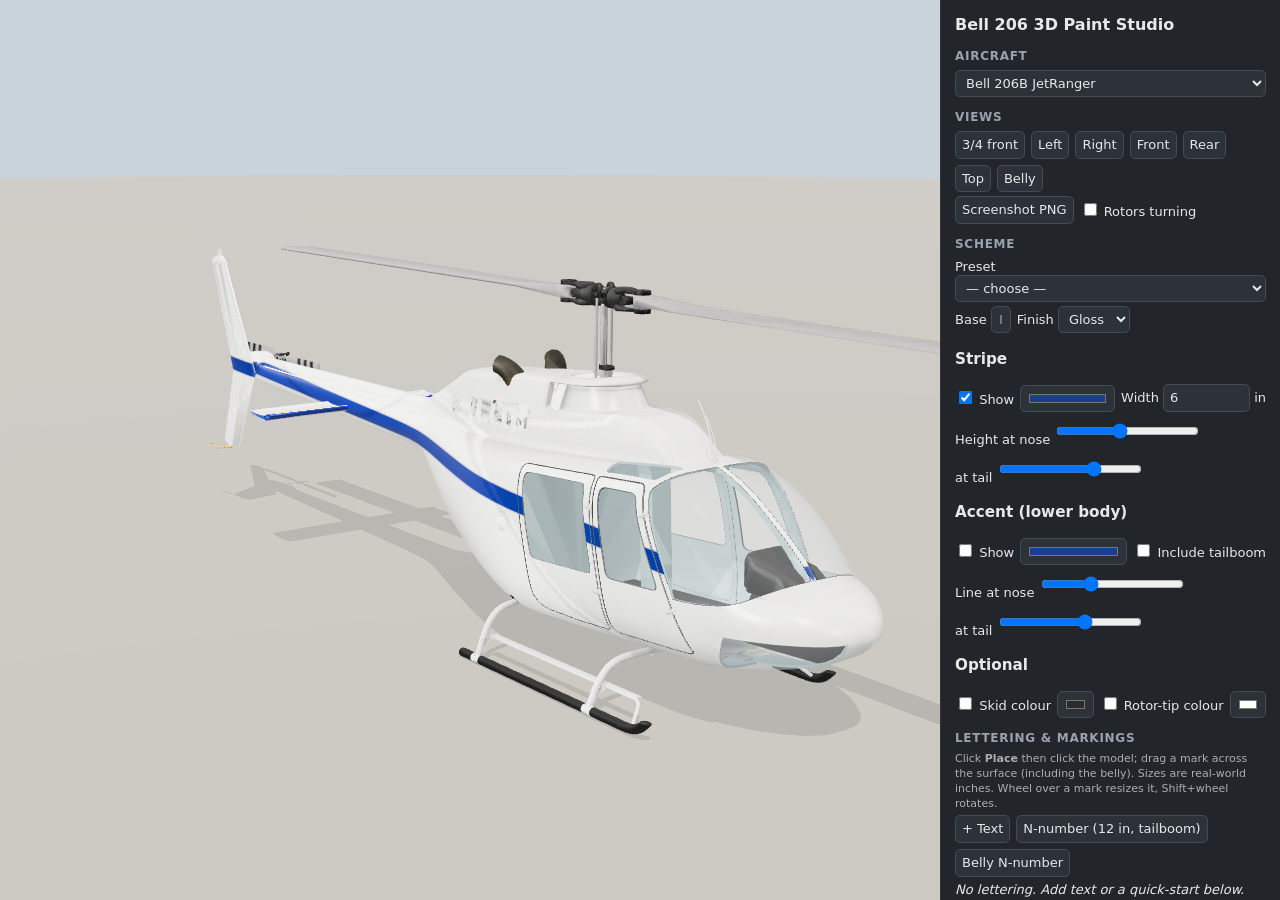
==== bell.html @ 8e78beb7 "Add Bell 206B JetRanger paint page (FlightGear GPL-2 model) with aircraft selector; Bell 505 listed " ====
<!doctype html>
<html lang="en"><head><meta charset="utf-8"><meta name="viewport" content="width=device-width,initial-scale=1">
<title>Bell 206 3D Paint Studio</title><link rel="icon" href="data:,"><link rel="stylesheet" href="style.css">
<script type="importmap">{"imports":{"three":"./lib/three/three.module.js","three/addons/":"./lib/three/addons/"}}</script>
</head><body>
<div id="view"><canvas id="c"></canvas><div id="markTip" hidden></div><div id="loading">Loading model…</div></div>
<aside id="ui">
  <h1>Bell 206 3D Paint Studio</h1>
  <section><h2>Aircraft</h2>
    <select id="aircraft"><option value="uh60">UH-60L Black Hawk</option><option value="505" disabled>Bell 505 Jet Ranger X (no licensed model yet)</option><option value="206" selected>Bell 206B JetRanger</option></select>
  </section>
  <section><h2>Views</h2><div class="row" id="views"></div>
    <div class="row"><button id="shot">Screenshot PNG</button><label><input type="checkbox" id="spin"> Rotors turning</label></div></section>
  <section><h2>Scheme</h2>
    <label>Preset <select id="preset"></select></label>
    <div class="row"><label>Base <input type="color" id="base"></label><label>Finish <select id="finish"><option value="gloss">Gloss</option><option value="matte">Matte</option></select></label></div>
    <h3>Stripe</h3>
    <div class="row"><label><input type="checkbox" id="stOn"> Show</label><input type="color" id="stColor"><label>Width <input type="number" id="stW" min="1" max="40" step="0.5"> in</label></div>
    <div class="row"><label>Height at nose <input type="range" id="stF" min="0.4" max="2.2" step="0.01"></label><label>at tail <input type="range" id="stR" min="0.4" max="2.2" step="0.01"></label></div>
    <h3>Accent (lower body)</h3>
    <div class="row"><label><input type="checkbox" id="acOn"> Show</label><input type="color" id="acColor"><label><input type="checkbox" id="acBoom"> Include tailboom</label></div>
    <div class="row"><label>Line at nose <input type="range" id="acF" min="0.3" max="2.2" step="0.01"></label><label>at tail <input type="range" id="acR" min="0.3" max="2.2" step="0.01"></label></div>
    <h3>Optional</h3>
    <div class="row"><label><input type="checkbox" id="skOn"> Skid colour</label><input type="color" id="skColor"><label><input type="checkbox" id="tpOn"> Rotor-tip colour</label><input type="color" id="tpColor"></div>
  </section>
  <section><h2>Lettering &amp; markings</h2>
    <p class="hint">Click <b>Place</b> then click the model; drag a mark across the surface (including the belly). Sizes are real-world inches. Wheel over a mark resizes it, Shift+wheel rotates.</p>
    <div class="row"><button id="addText">+ Text</button><button id="bellN">N-number (12 in, tailboom)</button><button id="bellBelly">Belly N-number</button></div>
    <div id="marks"></div>
    <p class="hint cfr"><b>14 CFR 45.29(b)(3)</b>: rotorcraft registration marks at least <b>12 in</b> high.</p>
    <div hidden><button id="faaN"></button><button id="faaR"></button><button id="faaX"></button><input type="checkbox" id="uscgJet"><input type="checkbox" id="uscgRescue"></div>
  </section>
  <section><h2>Saved schemes</h2>
    <div class="row"><input id="name" placeholder="Scheme name"><button id="save">Save</button></div>
    <div class="row"><select id="saved"></select><button id="load">Load</button><button id="del">Delete</button></div>
    <div class="row"><button id="export">Export JSON</button><button id="import">Import JSON</button><input type="file" id="file" accept=".json" hidden></div>
  </section>
  <section class="credits"><h2>Credits</h2><p class="hint">Bell 206 JetRanger 3D model: <b>MOJO</b> and <b>Emmanuel BARANGER</b>, FlightGear FGAddon <a href="https://sourceforge.net/p/flightgear/fgaddon/HEAD/tree/trunk/Aircraft/Bell-206-JetRanger/">Bell-206-JetRanger</a>, licensed <a href="model/BELL206-LICENSE.txt">GPL-2.0-or-later</a>; converted to glTF and repainted for this site. Not affiliated with or endorsed by Bell Textron.</p></section>
</aside>
<script type="module" src="bell.js"></script>
</body></html>
---- style.css ----
*{box-sizing:border-box}body{margin:0;font:13px/1.35 system-ui,-apple-system,Segoe UI,Roboto,sans-serif;background:#1b1e22;color:#e6e8ea;display:flex;height:100vh;overflow:hidden}
#view{flex:1;position:relative;min-width:0}#c{width:100%;height:100%;display:block;touch-action:none}
#loading{position:absolute;inset:0;display:grid;place-items:center;font-size:18px;color:#cfd4d9;background:#2a2f35}
#split{position:absolute;top:0;bottom:0;left:50%;width:2px;background:#fff8}
#ui{width:340px;overflow:auto;padding:10px 14px;background:#22262b;border-left:1px solid #333}
h1{font-size:16px;margin:4px 0 8px}h2{font-size:12px;text-transform:uppercase;letter-spacing:.06em;color:#9aa3ad;margin:12px 0 6px}
label{display:block;margin:4px 0}.row{display:flex;flex-wrap:wrap;gap:6px;align-items:center;margin:4px 0}.row label{margin:0}
input,select,button{font:inherit;color:inherit;background:#2d3238;border:1px solid #444b53;border-radius:5px;padding:4px 6px}
select,input:not([type]),input[type=range]{width:100%}.row select,.row input:not([type=checkbox]){width:auto;flex:1}
button{cursor:pointer}button:hover{background:#3a4047}
.zone{display:flex;align-items:center;gap:8px;margin:3px 0}.zone input[type=color]{width:38px;height:24px;padding:0;border:none;background:none}
#saved .item{display:flex;justify-content:space-between;align-items:center;gap:6px;margin:2px 0}
.credit p{color:#aeb6bf;font-size:12px}a{color:#8fc1ff}
body.shot #ui{display:none}
@media (max-width:800px){body{flex-direction:column}#ui{width:100%;height:45vh}#view{height:55vh}}
#labels{position:absolute;inset:0;pointer-events:none}

.plane,.region{border:1px solid #0002;border-radius:6px;padding:6px;margin:6px 0}
.plane.act{border-color:#ffb000;background:#ffb00010}
label.sl{display:grid;grid-template-columns:1fr 2fr 3em;gap:6px;align-items:center;font-size:12px}
.hint{font-size:11px;opacity:.7;margin:2px 0}
body.shot #view{inset:0}

#markTip{position:absolute;pointer-events:none;background:#111d;color:#fff;font:600 12px system-ui;padding:3px 7px;border-radius:4px;z-index:5;white-space:nowrap}
.mark{border:1px solid #3334;border-radius:6px;padding:6px;margin:6px 0}
.mark.sel{border-color:#0af;box-shadow:0 0 0 1px #0af inset}
.mark input[type=number]{width:4.2em}
.mark input[data-k=text]{flex:1;min-width:8em}
.ok{color:#1a7f37;font-size:11px}.bad{color:#c62828;font-size:11px}
.cfr{font-size:11px;line-height:1.35}
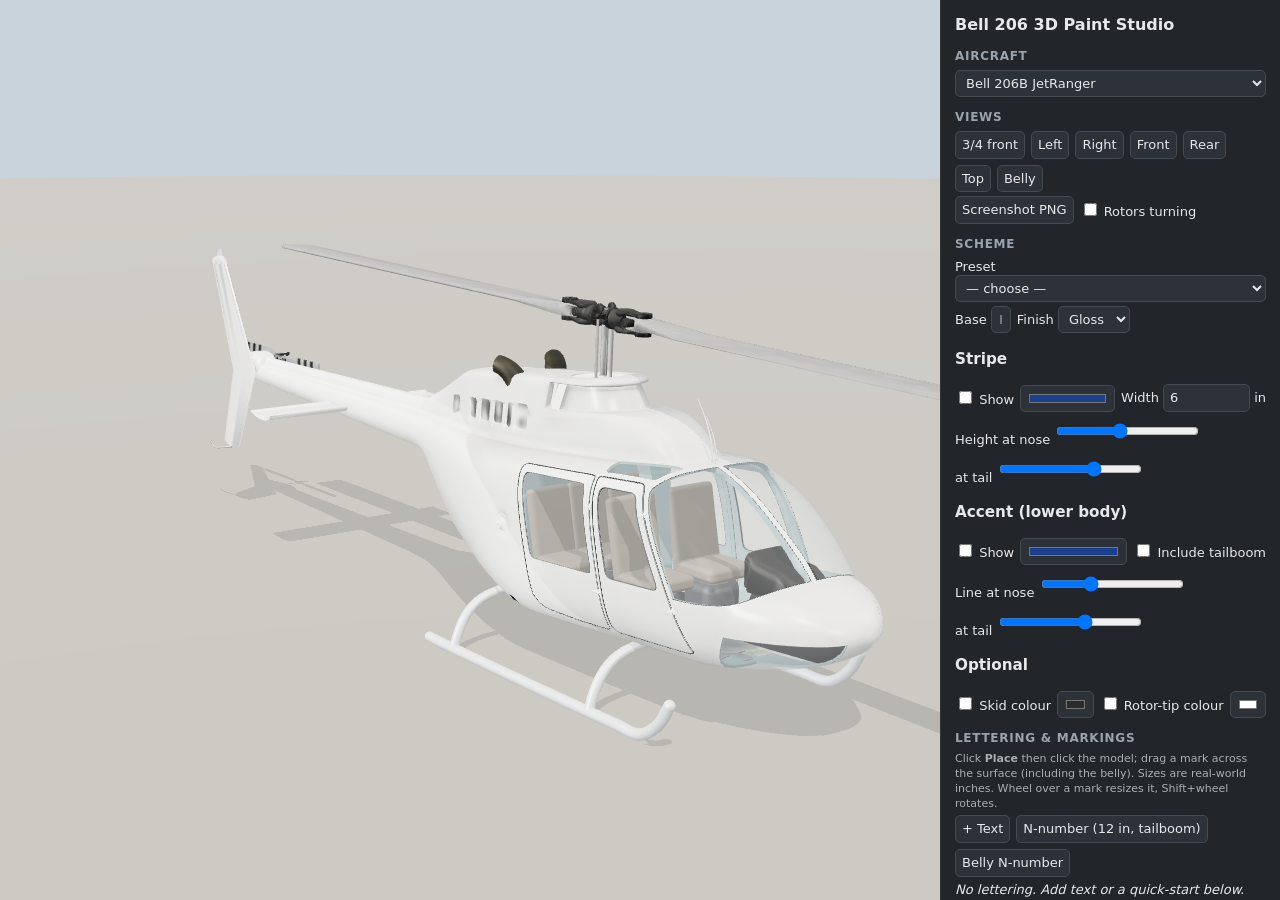
==== commit 86b6d04a: "Add Bell 505 Jet Ranger X paint page: original procedural geometry, plain-red default (no graphics)," ====
--- a/bell.html
+++ b/bell.html
@@ -7,7 +7,7 @@
 <aside id="ui">
   <h1>Bell 206 3D Paint Studio</h1>
   <section><h2>Aircraft</h2>
-    <select id="aircraft"><option value="uh60">UH-60L Black Hawk</option><option value="505" disabled>Bell 505 Jet Ranger X (no licensed model yet)</option><option value="206" selected>Bell 206B JetRanger</option></select>
+    <select id="aircraft"><option value="uh60">UH-60L Black Hawk</option><option value="505">Bell 505 Jet Ranger X</option><option value="206" selected>Bell 206B JetRanger</option></select>
   </section>
   <section><h2>Views</h2><div class="row" id="views"></div>
     <div class="row"><button id="shot">Screenshot PNG</button><label><input type="checkbox" id="spin"> Rotors turning</label></div></section>
